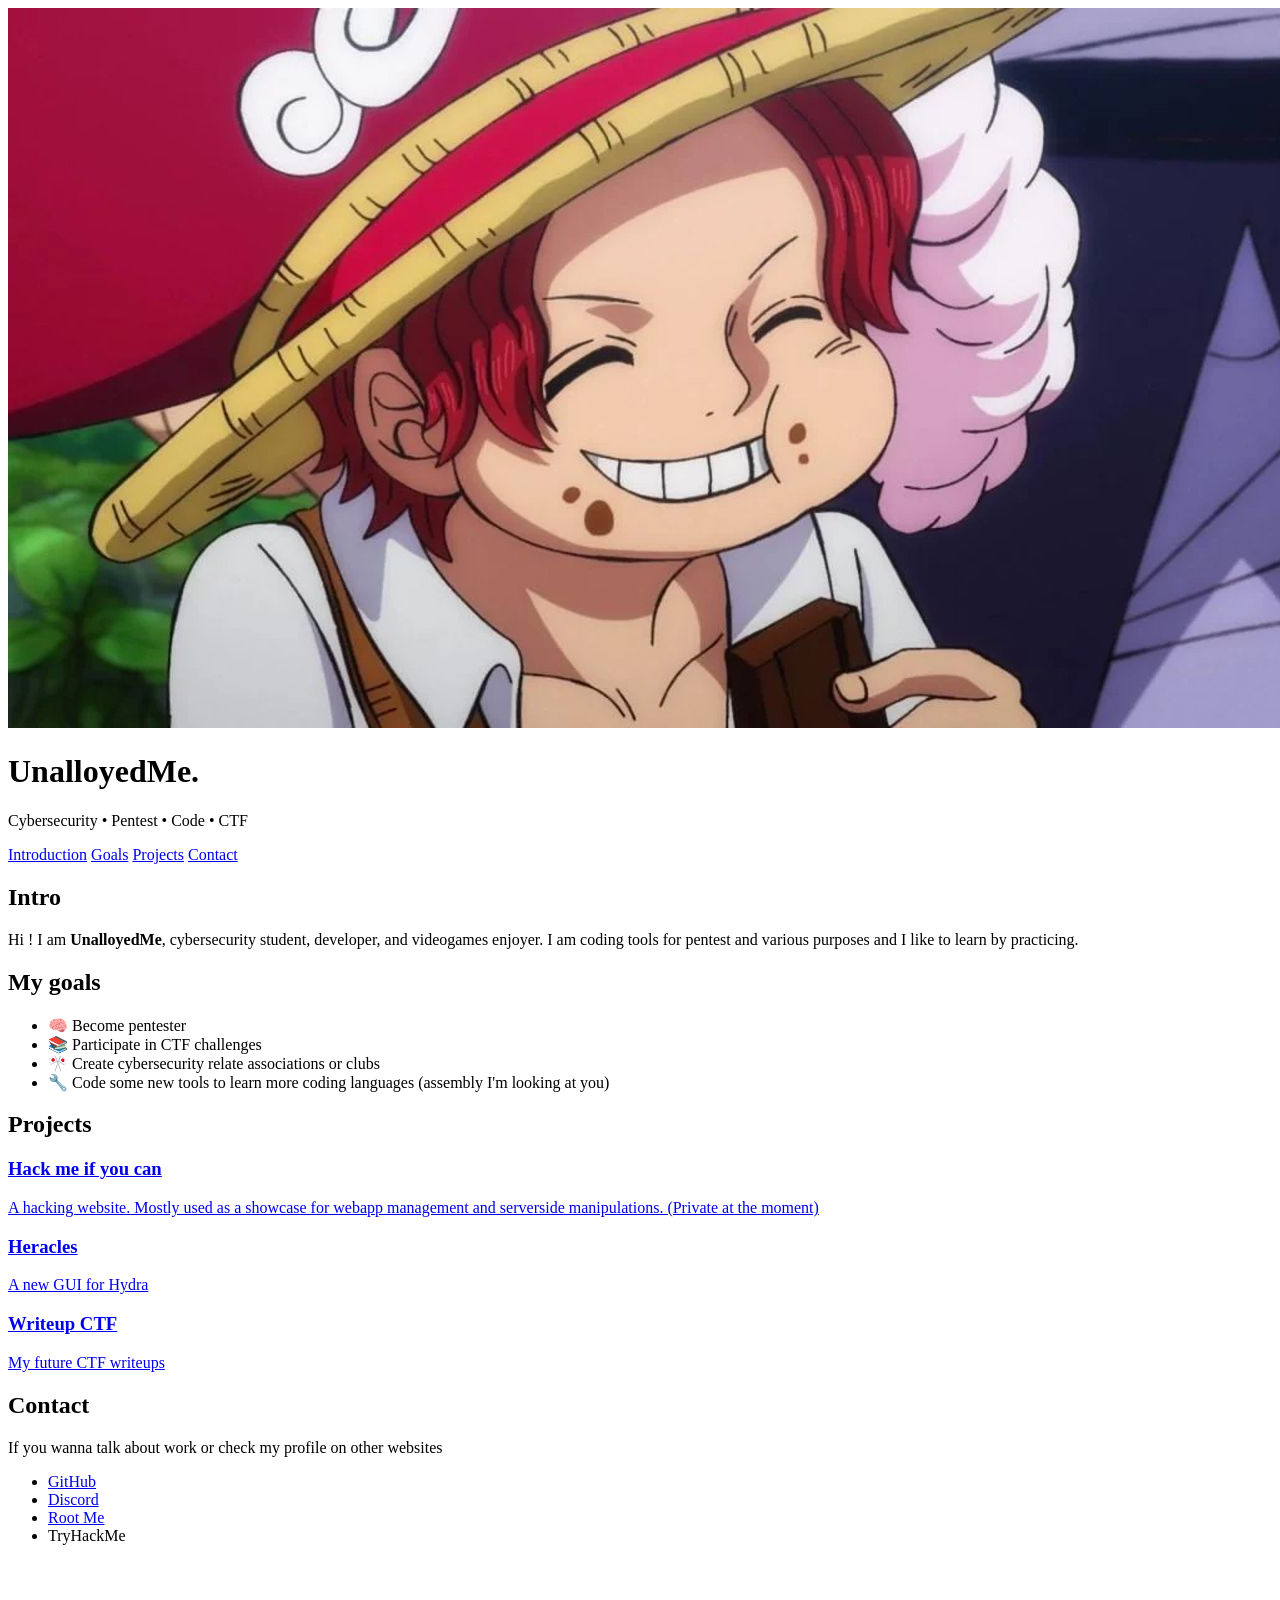
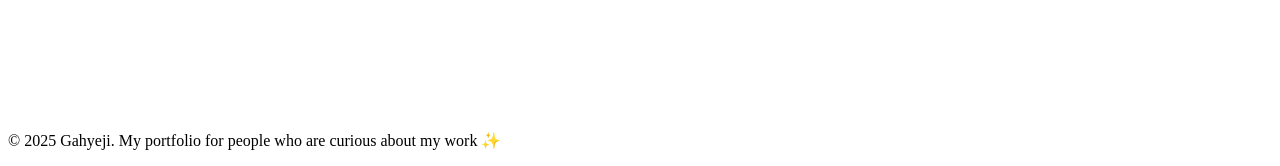
==== index.html @ 04a4d800 "3rd update Discord and THM left" ====
<!DOCTYPE html>
<html lang="fr">
<head>
  <meta charset="UTF-8" />
  <meta name="viewport" content="width=device-width, initial-scale=1.0" />
  <title>UnalloyedMe</title>
  <link rel="stylesheet" href="web.css">
</head>

<body>

  <header>
    <div class="container header-content">
      <img src="img/Shanks.jpg" alt="Photo de UnalloyedMe" class="profile-pic" />
      <div>
        <h1>UnalloyedMe<span class="dot">.</span></h1>
        <p>Cybersecurity • Pentest • Code • CTF</p>
        <nav>
          <a href="#about">Introduction</a>
          <a href="#goals">Goals</a>
          <a href="#projects">Projects</a>
          <a href="#contact">Contact</a>
        </nav>
      </div>
    </div>
  </header>

  <main class="container">
    <section id="about" class="fade-in">
      <h2>Intro</h2>
      <p>Hi ! I am <strong>UnalloyedMe</strong>, cybersecurity student, developer, and videogames enjoyer. 
        I am coding tools for pentest and various purposes and I like to learn by practicing.</p>
    </section>

    <section id="goals" class="fade-in">
      <h2>My goals</h2>
      <ul>
        <li>🧠 Become pentester</li>
        <li>📚 Participate in CTF challenges</li>
        <li>🎌 Create cybersecurity relate associations or clubs</li>
        <li>🔧 Code some new tools to learn more coding languages (assembly I'm looking at you)</li>
      </ul>
    </section>

    <section id="projects" class="fade-in">
      <h2>Projects</h2>
      <div class="projects">
        <a href="placeholder" target="blank" class="nav-link"> 
        <div class="card">
          <h3>Hack me if you can</h3>
          <p>A hacking website. Mostly used as a showcase for webapp management and serverside manipulations.
			(Private at the moment)
		  </p>
        </a>
        </div>
        <div class="card">
          <a href="https://github.com/UnalloyedMe/heracles" target="blank" class="nav-link">
          <h3>Heracles</h3>
          <p>A new GUI for Hydra</p>
        </a>
        </div>
        <div class="card">
          <a href="https://github.com/UnalloyedMe/Capture-The-Flog---CTF-writeups-collection" target="blank" class="nav-link">
          <h3>Writeup CTF</h3>
          <p>My future CTF writeups</p>
        </a>
        </div>
      </div>
    </section>

    <section id="contact" class="fade-in">
      <h2>Contact</h2>
      <p>If you wanna talk about work or check my profile on other websites</p>
      <ul>
        <li><a href="https://github.com/UnalloyedMe" target="_blank">GitHub</a></li>
        <li><a href="https://discord.com/users/417231274621534209" target="_blank">Discord</a></li>
		<li><a href="https://www.root-me.org/UnalloyedMe?lang=fr#21d17d190c5de5183eb4ed64203c93be" target="_blank">Root Me</a></li>
		<li>TryHackMe</li>
      </ul>
	  <iframe src="https://tryhackme.com/api/v2/badges/public-profile?userPublicId=1462601" style='border:none;'></iframe>
    </section>
  </main>

  <footer>
    <div class="container">
      <p>&copy; 2025 Gahyeji. My portfolio for people who are curious about my work ✨</p>
    </div>
  </footer>

</body>
</html>
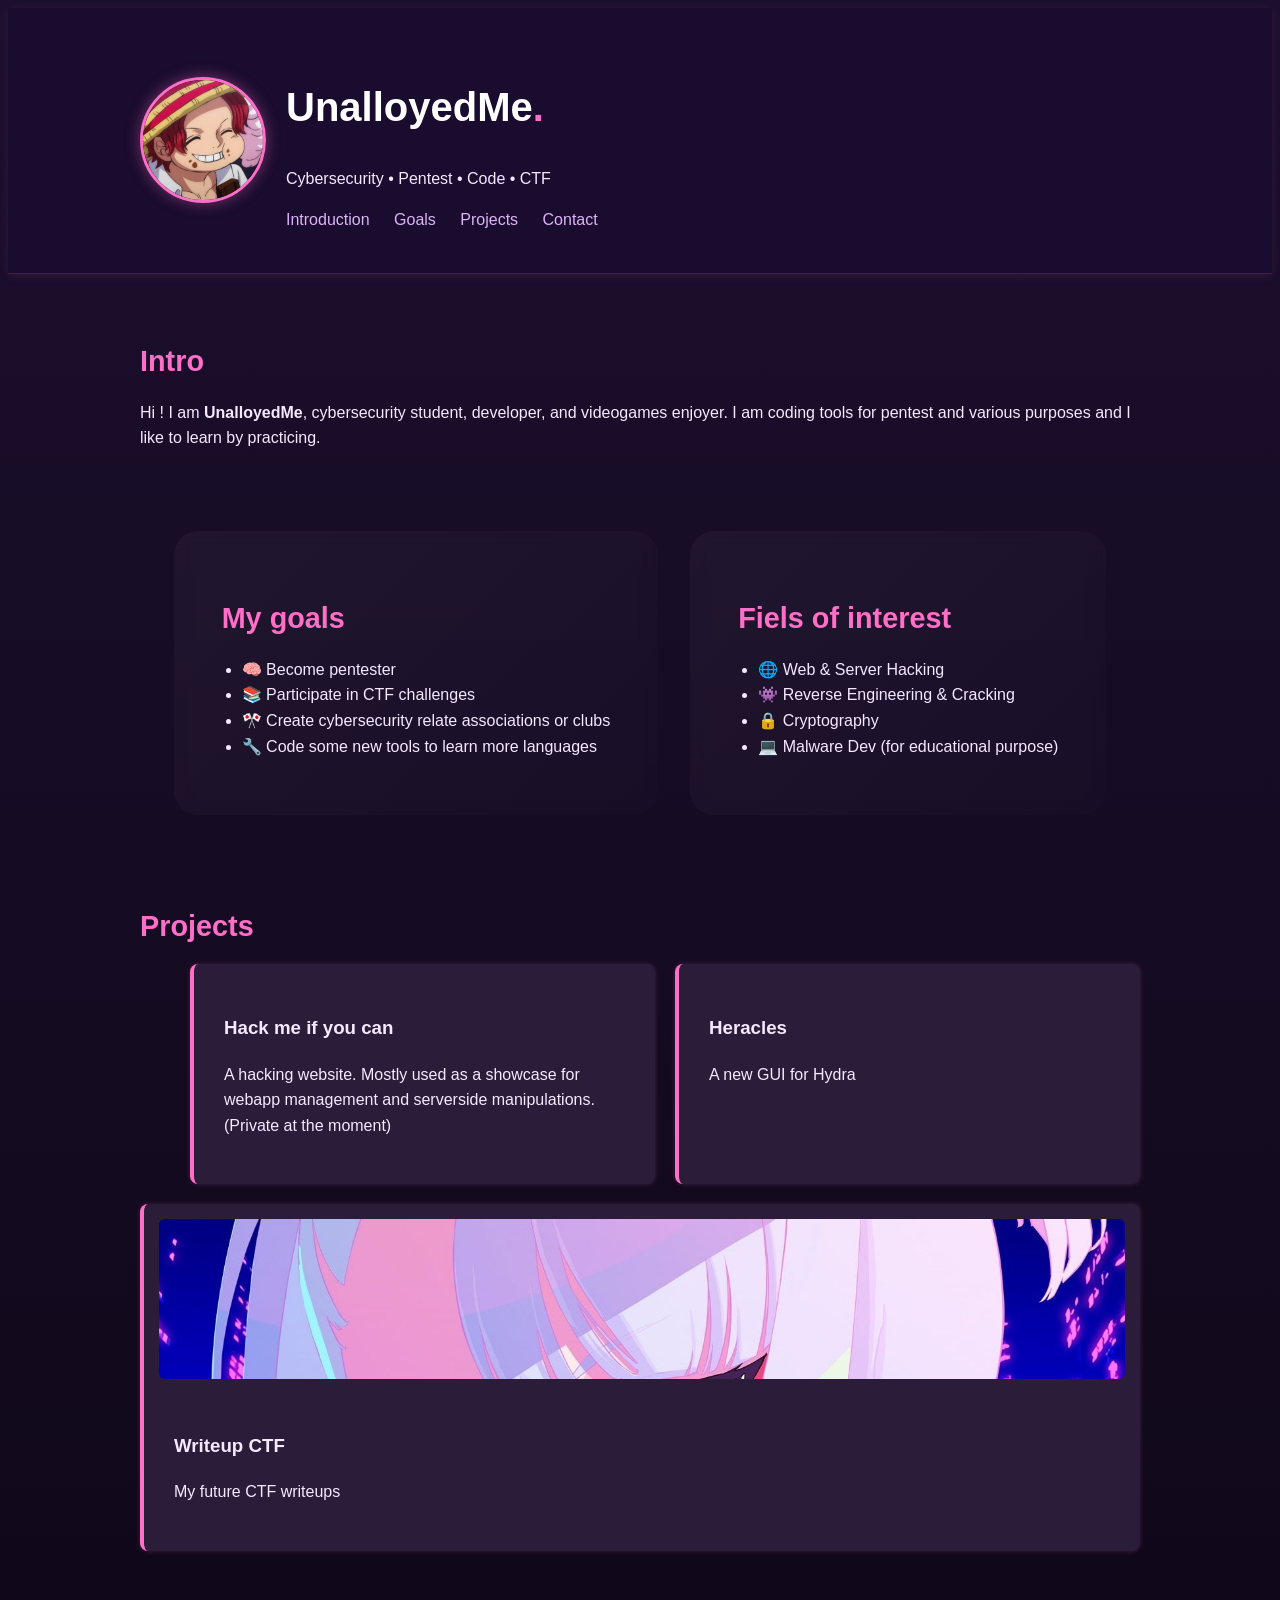
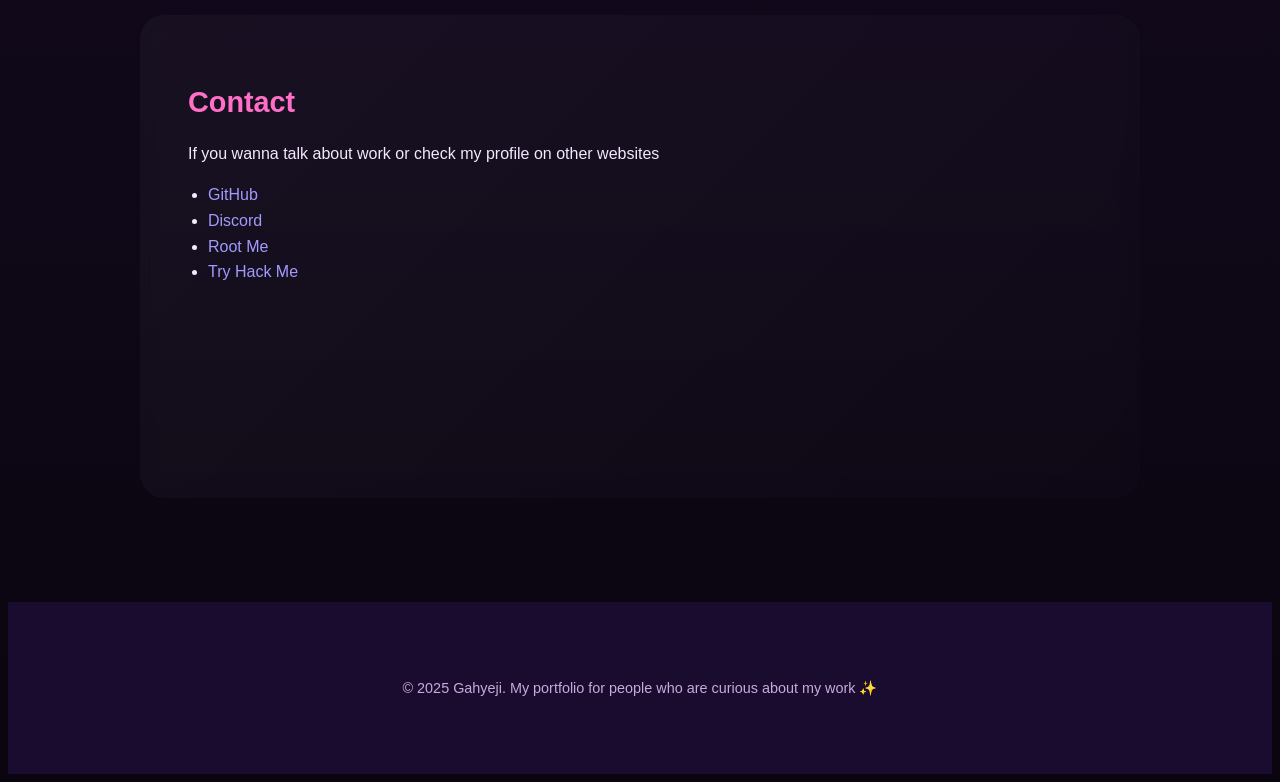
==== commit 00bf12a7: "Changed a bit of layout Added picture placeholder for projects" ====
--- a/index.html
+++ b/index.html
@@ -11,7 +11,7 @@
 
   <header>
     <div class="container header-content">
-      <img src="img/Shanks.jpg" alt="Photo de UnalloyedMe" class="profile-pic" />
+      <img src="img/Shanks.jpg" alt="Photo de profil de UnalloyedMe" class="profile-pic" />
       <div>
         <h1>UnalloyedMe<span class="dot">.</span></h1>
         <p>Cybersecurity • Pentest • Code • CTF</p>
@@ -26,23 +26,35 @@
   </header>
 
   <main class="container">
-    <section id="about" class="fade-in">
+    <section id="about">
       <h2>Intro</h2>
       <p>Hi ! I am <strong>UnalloyedMe</strong>, cybersecurity student, developer, and videogames enjoyer. 
         I am coding tools for pentest and various purposes and I like to learn by practicing.</p>
     </section>
 
-    <section id="goals" class="fade-in">
+	<div class="box">
+    <section class="fields">
       <h2>My goals</h2>
       <ul>
         <li>🧠 Become pentester</li>
         <li>📚 Participate in CTF challenges</li>
         <li>🎌 Create cybersecurity relate associations or clubs</li>
-        <li>🔧 Code some new tools to learn more coding languages (assembly I'm looking at you)</li>
+        <li>🔧 Code some new tools to learn more languages</li>
       </ul>
     </section>
 
-    <section id="projects" class="fade-in">
+	<section class="fields">
+      <h2>Fiels of interest</h2>
+      <ul>
+        <li>🌐 Web & Server Hacking</li>
+        <li>👾 Reverse Engineering & Cracking</li>
+		<li>🔒 Cryptography</li>
+        <li>💻 Malware Dev (for educational purpose)</li>
+      </ul>
+    </section>
+	</div>
+
+    <section id="projects" >
       <h2>Projects</h2>
       <div class="projects">
         <a href="placeholder" target="blank" class="nav-link"> 
@@ -60,6 +72,7 @@
         </a>
         </div>
         <div class="card">
+			<img src="img/UnalloyedMe.jpg" alt="Illustration du projet" class="project-img" />
           <a href="https://github.com/UnalloyedMe/Capture-The-Flog---CTF-writeups-collection" target="blank" class="nav-link">
           <h3>Writeup CTF</h3>
           <p>My future CTF writeups</p>
@@ -68,14 +81,14 @@
       </div>
     </section>
 
-    <section id="contact" class="fade-in">
+    <section id="contact" class="fields">
       <h2>Contact</h2>
       <p>If you wanna talk about work or check my profile on other websites</p>
       <ul>
         <li><a href="https://github.com/UnalloyedMe" target="_blank">GitHub</a></li>
         <li><a href="https://discord.com/users/417231274621534209" target="_blank">Discord</a></li>
 		<li><a href="https://www.root-me.org/UnalloyedMe?lang=fr#21d17d190c5de5183eb4ed64203c93be" target="_blank">Root Me</a></li>
-		<li>TryHackMe</li>
+		<li><a href="https://tryhackme.com/p/Gahyeji" target="_blank">Try Hack Me</a></li>
       </ul>
 	  <iframe src="https://tryhackme.com/api/v2/badges/public-profile?userPublicId=1462601" style='border:none;'></iframe>
     </section>
--- a/web.css
+++ b/web.css
@@ -0,0 +1,153 @@
+body {
+  font-family: 'Segoe UI', sans-serif;
+  background: linear-gradient(to bottom, #1c0f2e, #0a0510);
+  color: #f4e9ff;
+  line-height: 1.6;
+}
+
+.container {
+  max-width: 1000px;
+  margin: 0 auto;
+  padding: 40px 20px;
+}
+
+/* Header */
+header {
+  background: #1a0c2e;
+  border-bottom: 1px solid #3b1f4d;
+  box-shadow: 0 2px 10px rgba(255, 110, 199, 0.1);
+}
+
+iframe {
+  display: absolute;
+  width: 100%;
+}
+
+.header-content {
+  display: flex;
+  align-items: center;
+  gap: 20px;
+  flex-wrap: wrap;
+}
+
+.profile-pic {
+  width: 120px;
+  height: 120px;
+  border-radius: 50%;
+  object-fit: cover;
+  border: 3px solid #ff6ec7;
+  box-shadow: 0 0 15px rgba(255, 110, 199, 0.4);
+}
+
+h1 {
+  font-size: 2.5rem;
+  color: #ffffff;
+}
+
+.dot {
+  color: #ff6ec7;
+}
+
+nav {
+  margin-top: 10px;
+}
+
+a, a:hover, a:focus, a:active {
+      text-decoration: none;
+      color: inherit;
+ }
+
+nav a {
+  margin-right: 20px;
+  text-decoration: none;
+  color: #ddb3f8;
+  transition: color 0.3s;
+}
+
+nav a:hover {
+  color: #ff6ec7;
+}
+
+/* Sections */
+h2 {
+  font-size: 1.8rem;
+  margin-bottom: 15px;
+  color: #ff6ec7;
+}
+
+ul {
+  padding-left: 20px;
+}
+
+.box {
+	display: flex;
+	flex-direction: row;
+  	align-items: baseline;
+  	justify-content: center; /* ou space-between si tu préfères */
+  	gap: 2rem; /* ajuste à ton goût */
+}
+
+.fields {
+  margin: 4rem 0;
+  padding: 2.5rem 3rem;
+  border-radius: 1.5rem;
+  background: linear-gradient(
+    135deg,
+    rgba(255, 255, 255, 0.04),
+    rgba(255, 255, 255, 0.01)
+  );
+  backdrop-filter: blur(8px);
+}
+
+.projects {
+  display: flex;
+  flex-wrap: wrap;
+  gap: 20px;
+}
+
+.card {
+  background-color: #2b1c3a;
+  border-radius: 8px;
+  padding: 15px;
+  flex: 1 1 280px;
+  transition: transform 0.3s ease, box-shadow 0.3s;
+  border-left: 4px solid #ff6ec7;
+  box-shadow: 0 0 5px rgba(255, 110, 199, 0.2);
+}
+
+.card:hover {
+  transform: translateY(-5px);
+  box-shadow: 0 8px 20px rgba(255, 110, 199, 0.3);
+}
+
+.project-img {
+  width: 100%;
+  height: 160px;
+  object-fit: cover;
+  border-radius: 6px;
+  margin-bottom: 10px;
+}
+
+/* Contact */
+section#contact a {
+  color: #a29bfe;
+  text-decoration: none;
+  transition: color 0.3s;
+}
+
+section#contact a:hover {
+  color: #ff6ec7;
+}
+
+footer {
+  background: #1a0c2e;
+  padding: 20px;
+  text-align: center;
+  font-size: 0.9rem;
+  color: #caa9dd;
+}
+
+.nav-link {
+  display:block;
+  padding:15px
+ }
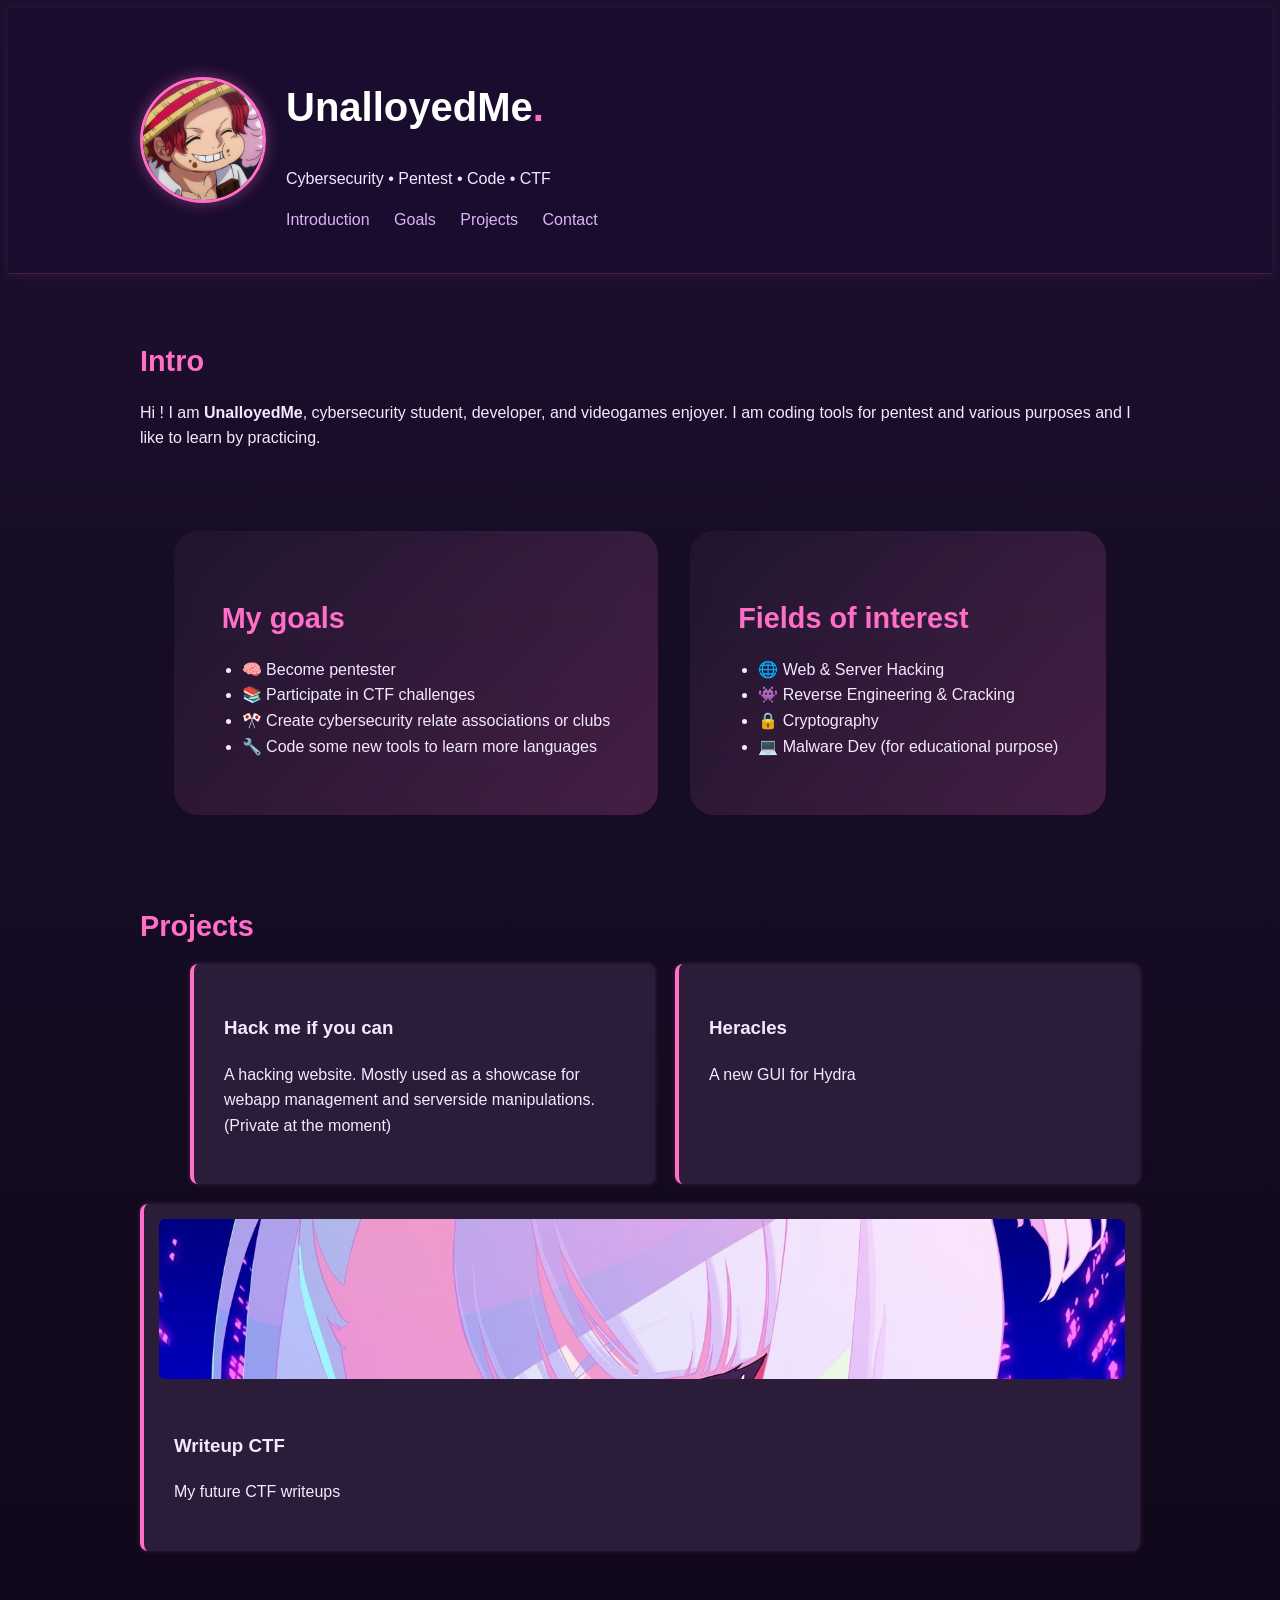
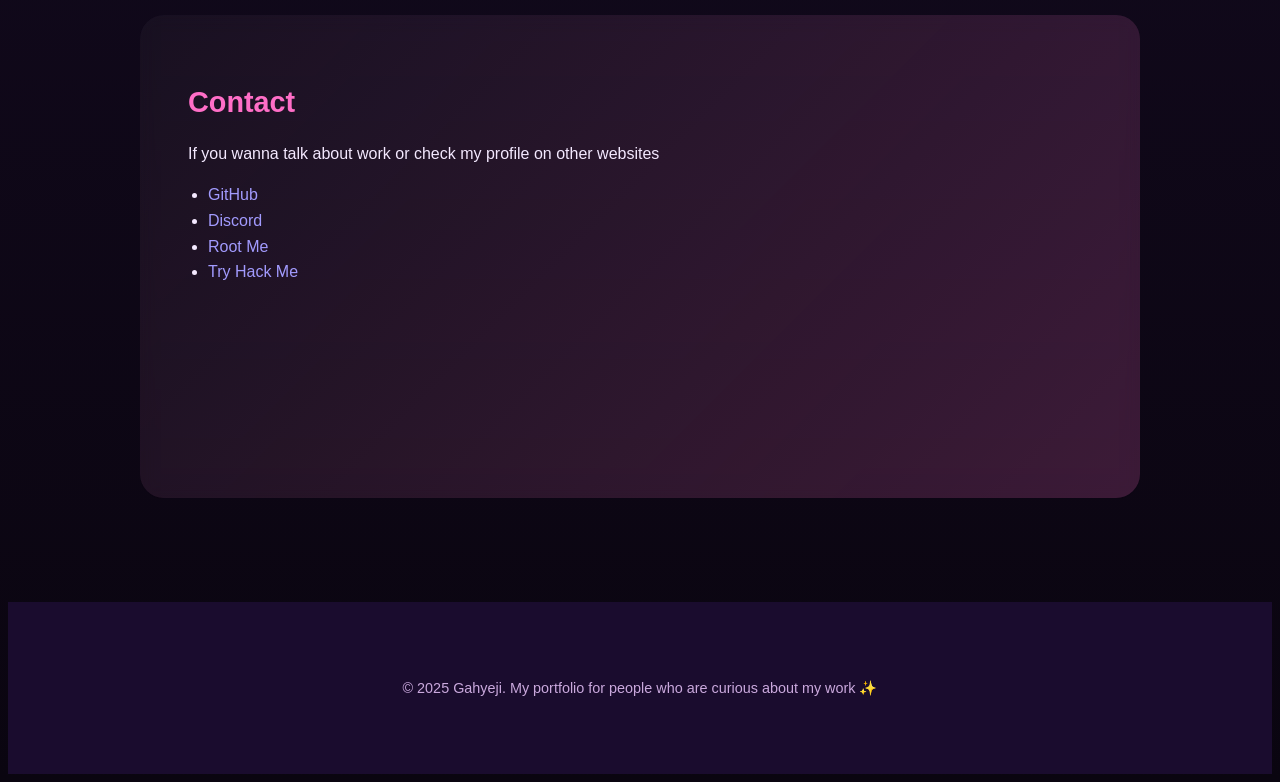
==== commit 8aaca1ec: "Fix color cards + typo" ====
--- a/index.html
+++ b/index.html
@@ -44,7 +44,7 @@
     </section>
 
 	<section class="fields">
-      <h2>Fiels of interest</h2>
+      <h2>Fields of interest</h2>
       <ul>
         <li>🌐 Web & Server Hacking</li>
         <li>👾 Reverse Engineering & Cracking</li>
--- a/web.css
+++ b/web.css
@@ -93,8 +93,8 @@
   border-radius: 1.5rem;
   background: linear-gradient(
     135deg,
-    rgba(255, 255, 255, 0.04),
-    rgba(255, 255, 255, 0.01)
+    rgba(230, 230, 230, 0.04),
+    rgba(255, 110, 199, 0.2)
   );
   backdrop-filter: blur(8px);
 }
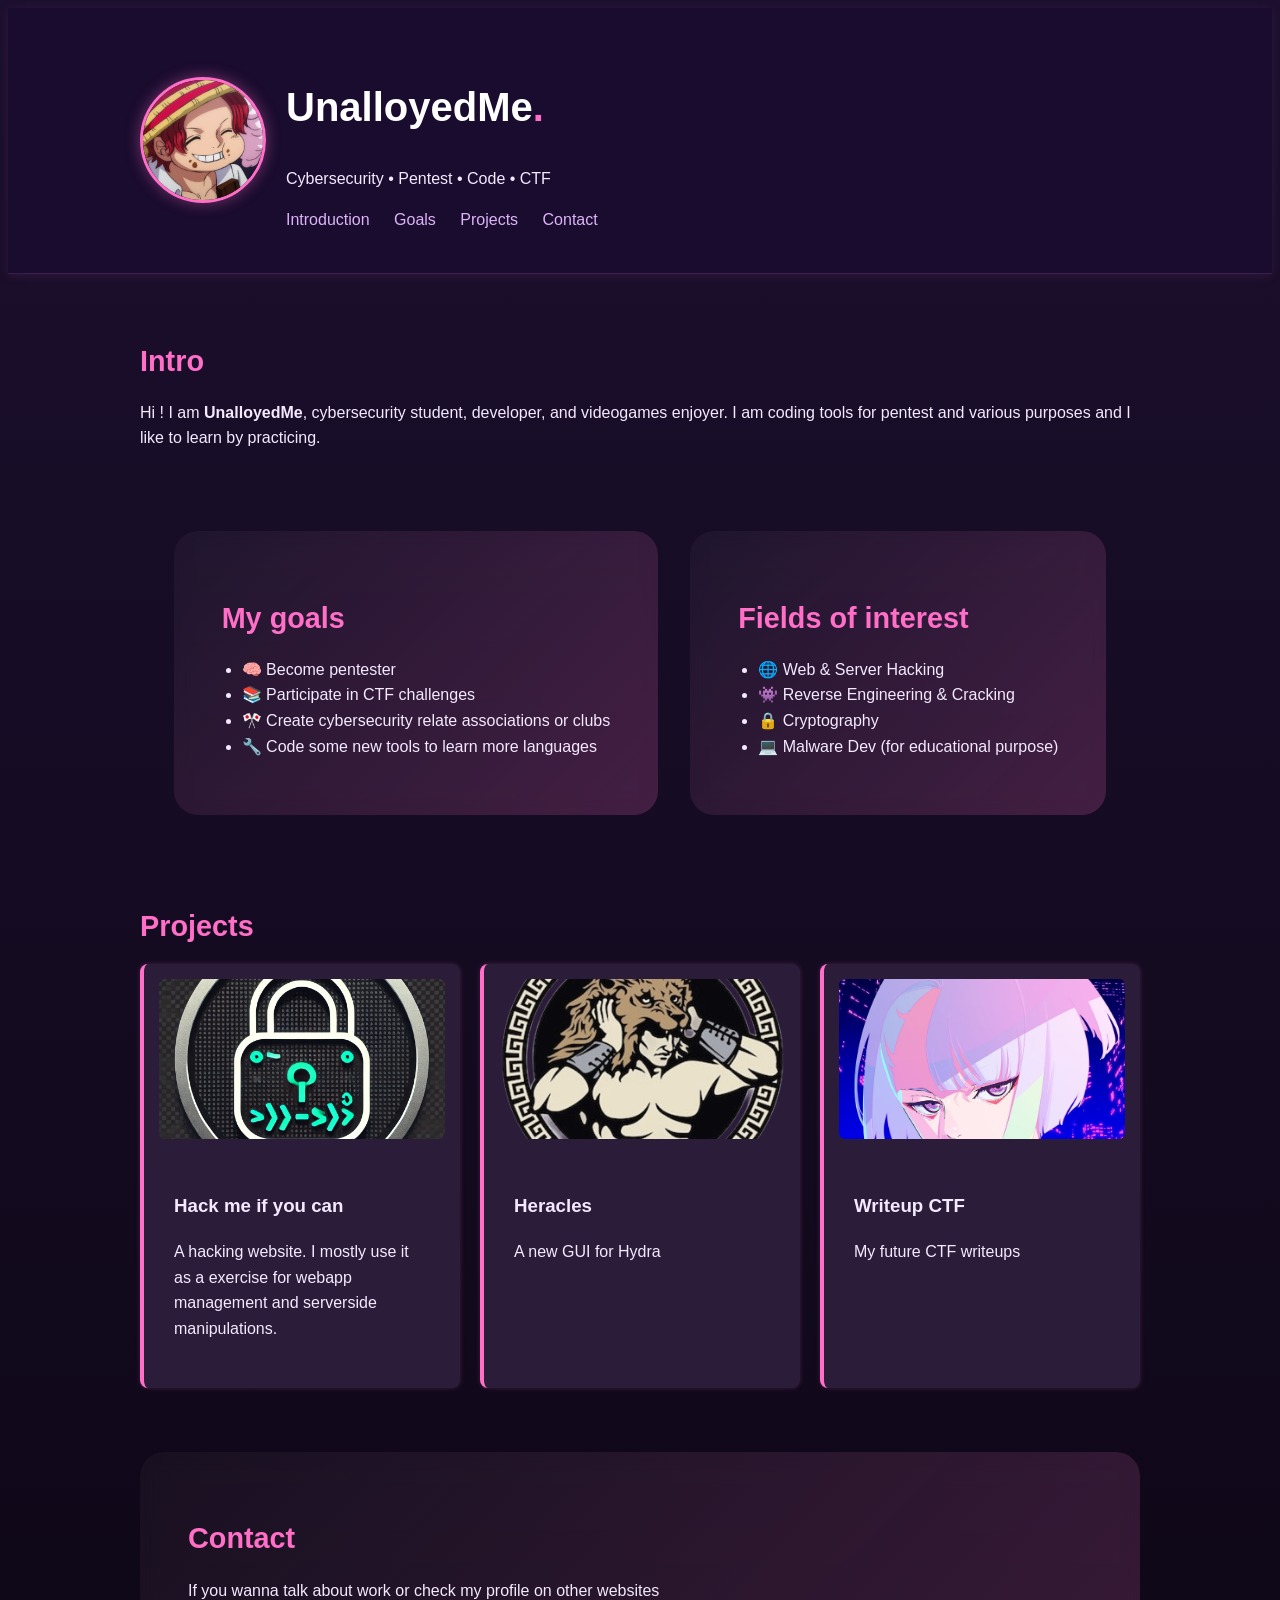
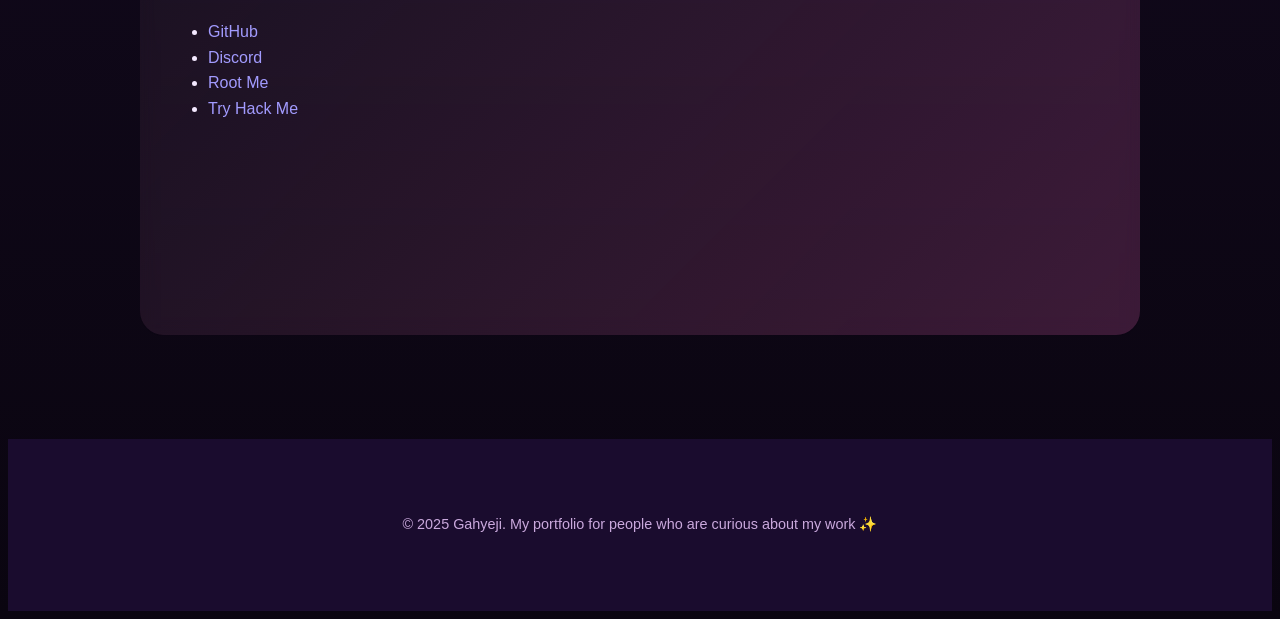
==== commit bc33774a: "Update repos + logos" ====
--- a/index.html
+++ b/index.html
@@ -56,16 +56,17 @@
 
     <section id="projects" >
       <h2>Projects</h2>
-      <div class="projects">
-        <a href="placeholder" target="blank" class="nav-link"> 
+      <div class="projects"> 
         <div class="card">
+			<img src="img/logoHMIYC.webp" alt="HMIYC Logo" class="project-img" />
+        <a href="https://github.com/UnalloyedMe/hackmeifucan" target="blank" class="nav-link">
           <h3>Hack me if you can</h3>
-          <p>A hacking website. Mostly used as a showcase for webapp management and serverside manipulations.
-			(Private at the moment)
+          <p>A hacking website. I mostly use it as a exercise for webapp management and serverside manipulations.
 		  </p>
         </a>
         </div>
         <div class="card">
+			<img src="img/logoHeracles.png" alt="Heracles Logo" class="project-img" />
           <a href="https://github.com/UnalloyedMe/heracles" target="blank" class="nav-link">
           <h3>Heracles</h3>
           <p>A new GUI for Hydra</p>
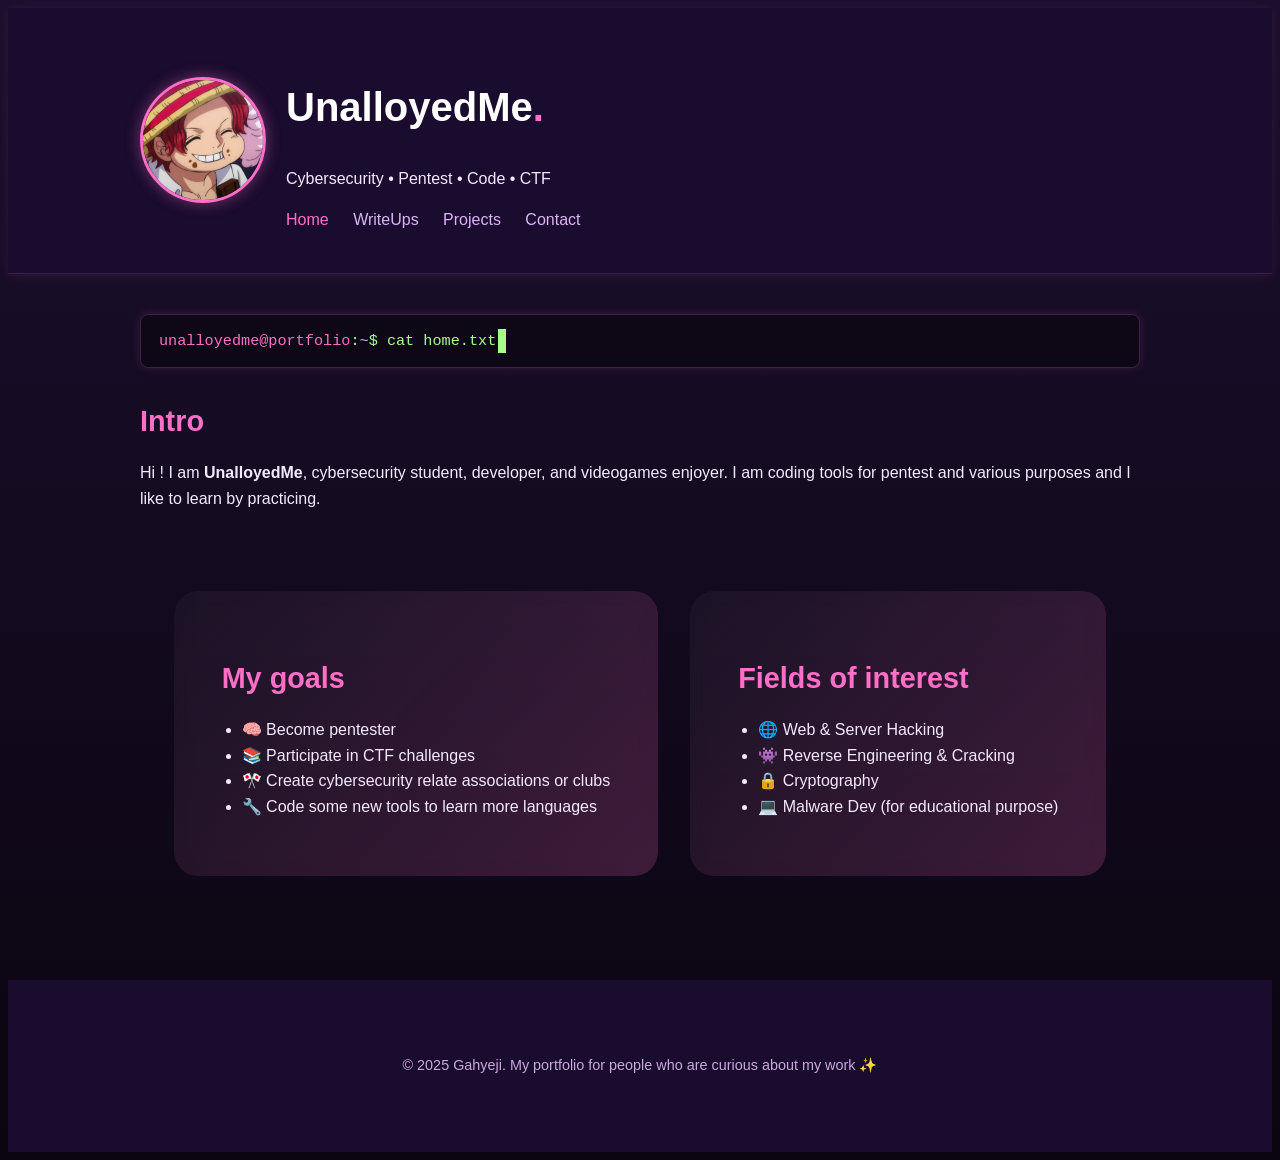
==== commit 7192cffc: "Added terminal style sections" ====
--- a/index.html
+++ b/index.html
@@ -3,7 +3,7 @@
 <head>
   <meta charset="UTF-8" />
   <meta name="viewport" content="width=device-width, initial-scale=1.0" />
-  <title>UnalloyedMe</title>
+  <title>UnalloyedMe - Home</title>
   <link rel="stylesheet" href="web.css">
 </head>
 
@@ -16,83 +16,49 @@
         <h1>UnalloyedMe<span class="dot">.</span></h1>
         <p>Cybersecurity • Pentest • Code • CTF</p>
         <nav>
-          <a href="#about">Introduction</a>
-          <a href="#goals">Goals</a>
-          <a href="#projects">Projects</a>
-          <a href="#contact">Contact</a>
+          <a href="index.html" class="active">Home</a>
+          <a href="writeups.html">WriteUps</a>
+          <a href="projects.html">Projects</a>
+          <a href="contact.html">Contact</a>
         </nav>
       </div>
     </div>
   </header>
 
   <main class="container">
+
+    <div class="terminal">
+      <span class="prompt">unalloyedme@portfolio</span>:<span class="path">~</span>$ <span class="cmd-text" data-cmd="cat home.txt"></span><span class="cursor">&nbsp;</span>
+    </div>
+
     <section id="about">
       <h2>Intro</h2>
-      <p>Hi ! I am <strong>UnalloyedMe</strong>, cybersecurity student, developer, and videogames enjoyer. 
+      <p>Hi ! I am <strong>UnalloyedMe</strong>, cybersecurity student, developer, and videogames enjoyer.
         I am coding tools for pentest and various purposes and I like to learn by practicing.</p>
     </section>
 
-	<div class="box">
-    <section class="fields">
-      <h2>My goals</h2>
-      <ul>
-        <li>🧠 Become pentester</li>
-        <li>📚 Participate in CTF challenges</li>
-        <li>🎌 Create cybersecurity relate associations or clubs</li>
-        <li>🔧 Code some new tools to learn more languages</li>
-      </ul>
-    </section>
+    <div class="box" id="goals">
+      <section class="fields">
+        <h2>My goals</h2>
+        <ul>
+          <li>🧠 Become pentester</li>
+          <li>📚 Participate in CTF challenges</li>
+          <li>🎌 Create cybersecurity relate associations or clubs</li>
+          <li>🔧 Code some new tools to learn more languages</li>
+        </ul>
+      </section>
 
-	<section class="fields">
-      <h2>Fields of interest</h2>
-      <ul>
-        <li>🌐 Web & Server Hacking</li>
-        <li>👾 Reverse Engineering & Cracking</li>
-		<li>🔒 Cryptography</li>
-        <li>💻 Malware Dev (for educational purpose)</li>
-      </ul>
-    </section>
-	</div>
+      <section class="fields">
+        <h2>Fields of interest</h2>
+        <ul>
+          <li>🌐 Web & Server Hacking</li>
+          <li>👾 Reverse Engineering & Cracking</li>
+          <li>🔒 Cryptography</li>
+          <li>💻 Malware Dev (for educational purpose)</li>
+        </ul>
+      </section>
+    </div>
 
-    <section id="projects" >
-      <h2>Projects</h2>
-      <div class="projects"> 
-        <div class="card">
-			<img src="img/logoHMIYC.webp" alt="HMIYC Logo" class="project-img" />
-        <a href="https://github.com/UnalloyedMe/hackmeifucan" target="blank" class="nav-link">
-          <h3>Hack me if you can</h3>
-          <p>A hacking website. I mostly use it as a exercise for webapp management and serverside manipulations.
-		  </p>
-        </a>
-        </div>
-        <div class="card">
-			<img src="img/logoHeracles.png" alt="Heracles Logo" class="project-img" />
-          <a href="https://github.com/UnalloyedMe/heracles" target="blank" class="nav-link">
-          <h3>Heracles</h3>
-          <p>A new GUI for Hydra</p>
-        </a>
-        </div>
-        <div class="card">
-			<img src="img/UnalloyedMe.jpg" alt="Illustration du projet" class="project-img" />
-          <a href="https://github.com/UnalloyedMe/Capture-The-Flog---CTF-writeups-collection" target="blank" class="nav-link">
-          <h3>Writeup CTF</h3>
-          <p>My future CTF writeups</p>
-        </a>
-        </div>
-      </div>
-    </section>
-
-    <section id="contact" class="fields">
-      <h2>Contact</h2>
-      <p>If you wanna talk about work or check my profile on other websites</p>
-      <ul>
-        <li><a href="https://github.com/UnalloyedMe" target="_blank">GitHub</a></li>
-        <li><a href="https://discord.com/users/417231274621534209" target="_blank">Discord</a></li>
-		<li><a href="https://www.root-me.org/UnalloyedMe?lang=fr#21d17d190c5de5183eb4ed64203c93be" target="_blank">Root Me</a></li>
-		<li><a href="https://tryhackme.com/p/Gahyeji" target="_blank">Try Hack Me</a></li>
-      </ul>
-	  <iframe src="https://tryhackme.com/api/v2/badges/public-profile?userPublicId=1462601" style='border:none;'></iframe>
-    </section>
   </main>
 
   <footer>
@@ -101,5 +67,6 @@
     </div>
   </footer>
 
+  <script src="terminal.js"></script>
 </body>
-</html>+</html>
--- a/web.css
+++ b/web.css
@@ -150,4 +150,44 @@
 .nav-link {
   display:block;
   padding:15px
- }+ }
+
+/* Active nav link */
+nav a.active {
+  color: #ff6ec7;
+}
+
+/* Terminal effect */
+.terminal {
+  background: #0d0716;
+  border: 1px solid #3b1f4d;
+  border-radius: 8px;
+  padding: 14px 18px;
+  margin: 0 0 30px 0;
+  font-family: 'Consolas', 'Courier New', monospace;
+  font-size: 0.95rem;
+  color: #a8ff8c;
+  box-shadow: 0 0 10px rgba(255, 110, 199, 0.15);
+  max-width: 1000px;
+}
+
+.terminal .prompt {
+  color: #ff6ec7;
+}
+
+.terminal .path {
+  color: #ddb3f8;
+}
+
+.terminal .cursor {
+  display: inline-block;
+  width: 8px;
+  background: #a8ff8c;
+  margin-left: 2px;
+  animation: blink 1s steps(1) infinite;
+}
+
+@keyframes blink {
+  0%, 50% { opacity: 1; }
+  50.01%, 100% { opacity: 0; }
+}
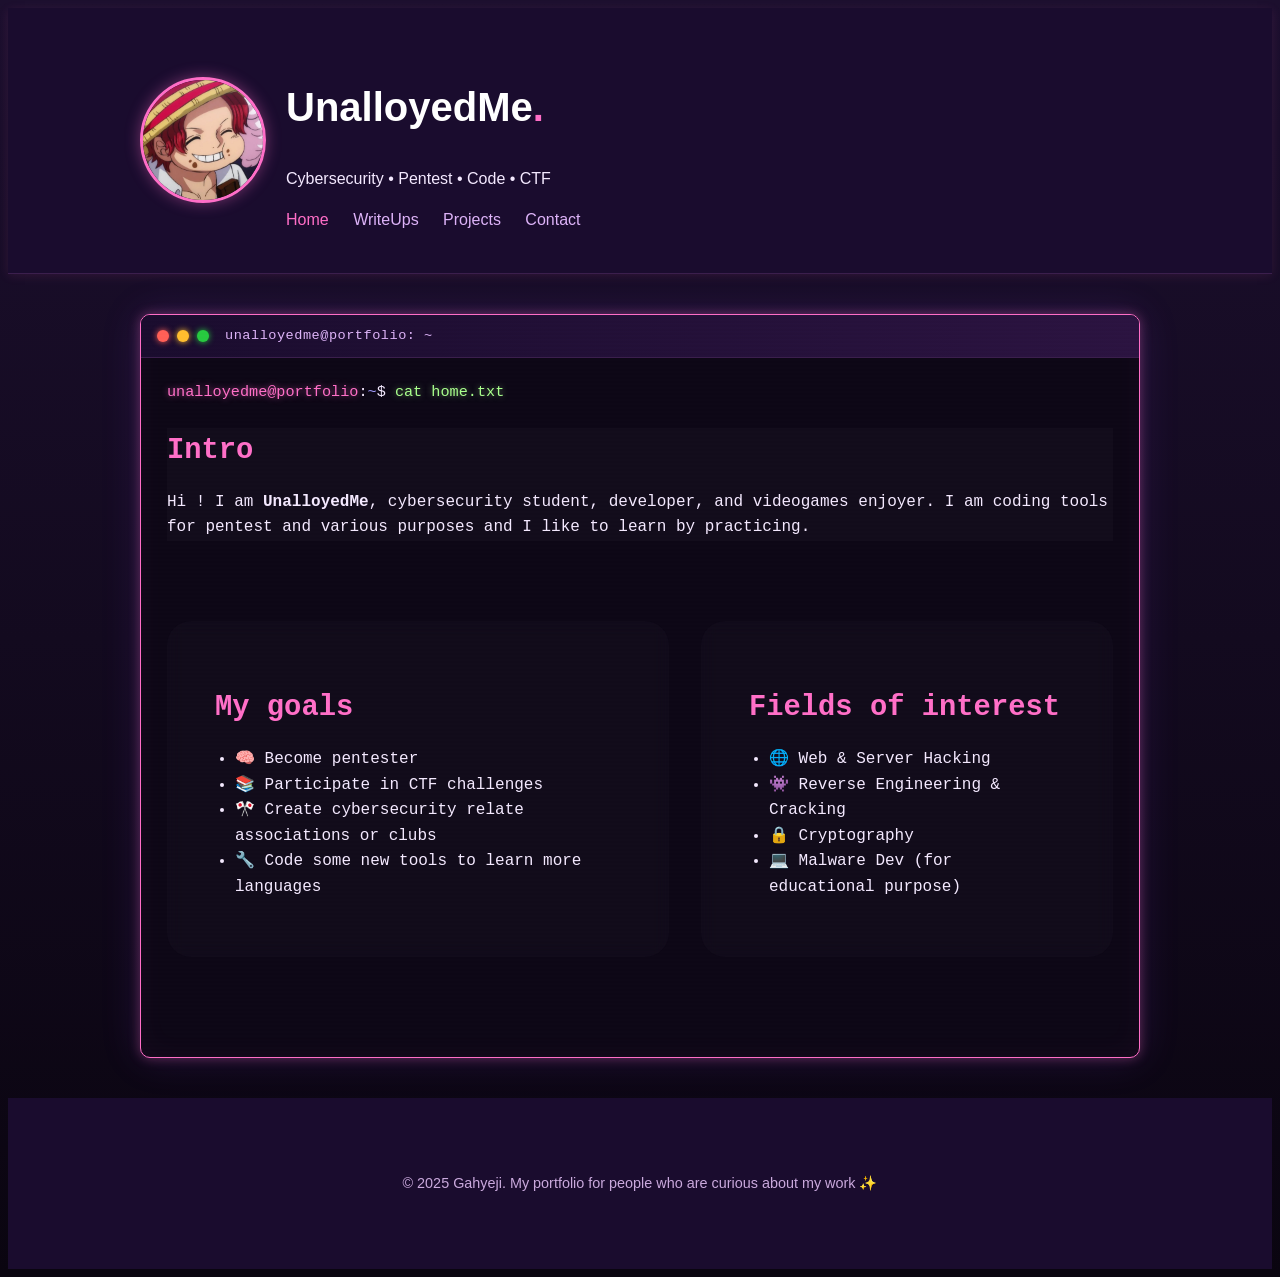
==== commit 12f775ac: "Added terminal style for the whole page everytime a section is clicked" ====
--- a/index.html
+++ b/index.html
@@ -26,39 +26,55 @@
   </header>
 
   <main class="container">
+    <div class="terminal-window">
+      <div class="terminal-titlebar">
+        <div class="terminal-dots">
+          <span class="red"></span>
+          <span class="yellow"></span>
+          <span class="green"></span>
+        </div>
+        <span class="terminal-title">unalloyedme@portfolio: ~</span>
+      </div>
 
-    <div class="terminal">
-      <span class="prompt">unalloyedme@portfolio</span>:<span class="path">~</span>$ <span class="cmd-text" data-cmd="cat home.txt"></span><span class="cursor">&nbsp;</span>
+      <div class="terminal-body">
+        <div class="terminal-line">
+          <span class="prompt">unalloyedme@portfolio</span>:<span class="path">~</span>$
+          <span class="cmd-text" data-cmd="cat home.txt"></span><span class="cursor">&nbsp;</span>
+        </div>
+
+        <div class="terminal-output">
+
+          <section id="about">
+            <h2>Intro</h2>
+            <p>Hi ! I am <strong>UnalloyedMe</strong>, cybersecurity student, developer, and videogames enjoyer.
+              I am coding tools for pentest and various purposes and I like to learn by practicing.</p>
+          </section>
+
+          <div class="box" id="goals">
+            <section class="fields">
+              <h2>My goals</h2>
+              <ul>
+                <li>🧠 Become pentester</li>
+                <li>📚 Participate in CTF challenges</li>
+                <li>🎌 Create cybersecurity relate associations or clubs</li>
+                <li>🔧 Code some new tools to learn more languages</li>
+              </ul>
+            </section>
+
+            <section class="fields">
+              <h2>Fields of interest</h2>
+              <ul>
+                <li>🌐 Web & Server Hacking</li>
+                <li>👾 Reverse Engineering & Cracking</li>
+                <li>🔒 Cryptography</li>
+                <li>💻 Malware Dev (for educational purpose)</li>
+              </ul>
+            </section>
+          </div>
+
+        </div>
+      </div>
     </div>
-
-    <section id="about">
-      <h2>Intro</h2>
-      <p>Hi ! I am <strong>UnalloyedMe</strong>, cybersecurity student, developer, and videogames enjoyer.
-        I am coding tools for pentest and various purposes and I like to learn by practicing.</p>
-    </section>
-
-    <div class="box" id="goals">
-      <section class="fields">
-        <h2>My goals</h2>
-        <ul>
-          <li>🧠 Become pentester</li>
-          <li>📚 Participate in CTF challenges</li>
-          <li>🎌 Create cybersecurity relate associations or clubs</li>
-          <li>🔧 Code some new tools to learn more languages</li>
-        </ul>
-      </section>
-
-      <section class="fields">
-        <h2>Fields of interest</h2>
-        <ul>
-          <li>🌐 Web & Server Hacking</li>
-          <li>👾 Reverse Engineering & Cracking</li>
-          <li>🔒 Cryptography</li>
-          <li>💻 Malware Dev (for educational purpose)</li>
-        </ul>
-      </section>
-    </div>
-
   </main>
 
   <footer>
--- a/web.css
+++ b/web.css
@@ -157,37 +157,124 @@
   color: #ff6ec7;
 }
 
-/* Terminal effect */
-.terminal {
+/* ===== Terminal window wrapping the whole page content ===== */
+.terminal-window {
+  position: relative;
   background: #0d0716;
-  border: 1px solid #3b1f4d;
-  border-radius: 8px;
-  padding: 14px 18px;
-  margin: 0 0 30px 0;
+  border: 1px solid #ff6ec7;
+  border-radius: 10px;
+  box-shadow:
+    0 0 12px rgba(255, 110, 199, 0.35),
+    0 0 40px rgba(140, 80, 255, 0.15),
+    inset 0 0 30px rgba(255, 110, 199, 0.04);
+  overflow: hidden;
   font-family: 'Consolas', 'Courier New', monospace;
+}
+
+/* scanline overlay for a cyberpunk CRT feel */
+.terminal-window::after {
+  content: "";
+  position: absolute;
+  inset: 0;
+  pointer-events: none;
+  background: repeating-linear-gradient(
+    to bottom,
+    rgba(255, 255, 255, 0.025) 0px,
+    rgba(255, 255, 255, 0.025) 1px,
+    transparent 2px,
+    transparent 4px
+  );
+  mix-blend-mode: overlay;
+}
+
+.terminal-titlebar {
+  display: flex;
+  align-items: center;
+  gap: 16px;
+  background: linear-gradient(90deg, #1a0c2e, #2b1340);
+  border-bottom: 1px solid #3b1f4d;
+  padding: 10px 16px;
+}
+
+.terminal-dots {
+  display: flex;
+  gap: 8px;
+}
+
+.terminal-dots span {
+  width: 12px;
+  height: 12px;
+  border-radius: 50%;
+  display: inline-block;
+  box-shadow: 0 0 6px currentColor;
+}
+
+.terminal-dots .red { background: #ff5f56; color: #ff5f56; }
+.terminal-dots .yellow { background: #ffbd2e; color: #ffbd2e; }
+.terminal-dots .green { background: #27c93f; color: #27c93f; }
+
+.terminal-titlebar .terminal-title {
+  font-size: 0.85rem;
+  color: #ddb3f8;
+  letter-spacing: 0.5px;
+}
+
+.terminal-body {
+  position: relative;
+  padding: 22px 26px 36px;
+}
+
+.terminal-line {
   font-size: 0.95rem;
+  margin-bottom: 18px;
+}
+
+.terminal-line .prompt {
+  color: #ff6ec7;
+  text-shadow: 0 0 6px rgba(255, 110, 199, 0.6);
+}
+
+.terminal-line .path {
+  color: #a29bfe;
+}
+
+.terminal-line .cmd-text {
   color: #a8ff8c;
-  box-shadow: 0 0 10px rgba(255, 110, 199, 0.15);
-  max-width: 1000px;
-}
-
-.terminal .prompt {
-  color: #ff6ec7;
-}
-
-.terminal .path {
-  color: #ddb3f8;
-}
-
-.terminal .cursor {
+  text-shadow: 0 0 6px rgba(168, 255, 140, 0.5);
+}
+
+.cursor {
   display: inline-block;
   width: 8px;
   background: #a8ff8c;
+  box-shadow: 0 0 6px rgba(168, 255, 140, 0.8);
   margin-left: 2px;
   animation: blink 1s steps(1) infinite;
+}
+
+.cursor.hidden {
+  display: none;
 }
 
 @keyframes blink {
   0%, 50% { opacity: 1; }
   50.01%, 100% { opacity: 0; }
+}
+
+/* output revealed once the command "finishes" typing */
+.terminal-output {
+  opacity: 0;
+  transform: translateY(10px);
+  transition: opacity 0.6s ease, transform 0.6s ease;
+}
+
+.terminal-output.show {
+  opacity: 1;
+  transform: translateY(0);
+}
+
+/* tone down the sections so they read as terminal output, not a separate page */
+.terminal-output section,
+.terminal-output .fields {
+  background: rgba(255, 255, 255, 0.02);
 }
